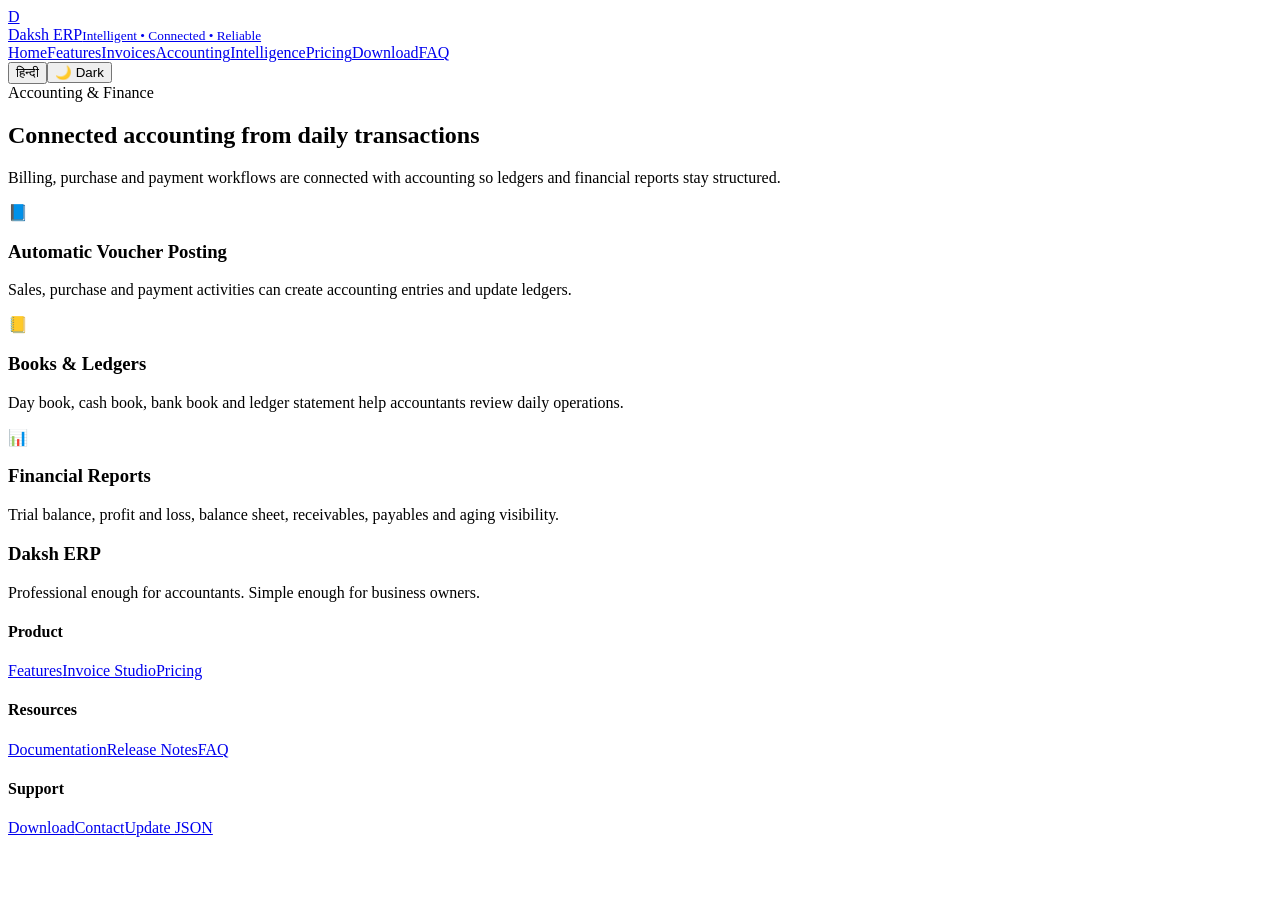
==== accounting.html @ 5fe89f7f "Add files via upload" ====
<!doctype html><html lang="en"><head>
<meta charset="utf-8"><meta name="viewport" content="width=device-width,initial-scale=1">
<title>Accounting | Daksh ERP</title>
<meta name="description" content="Daksh ERP official website. Offline-first Indian GST ERP for billing, inventory, accounting, GST and business intelligence.">
<link rel="stylesheet" href="assets/css/style.css">
</head><body>
<header class="nav"><div class="container nav-inner">
  <a class="brand" href="index.html"><div class="logo">D</div><div>Daksh ERP<small>Intelligent • Connected • Reliable</small></div></a>
  <nav class="menu">
    <a href="index.html" data-i18n="nav_home">Home</a><a href="features.html" data-i18n="nav_features">Features</a><a href="invoices.html" data-i18n="nav_invoices">Invoices</a><a href="accounting.html">Accounting</a><a href="intelligence.html">Intelligence</a><a href="pricing.html" data-i18n="nav_pricing">Pricing</a><a href="download.html" data-i18n="nav_download">Download</a><a href="faq.html" data-i18n="nav_faq">FAQ</a>
  </nav>
  <div class="controls"><button class="toggle" data-lang-toggle>हिन्दी</button><button class="toggle" data-theme-toggle>🌙 Dark</button></div>
</div></header>

<section class="section"><div class="container"><div class="section-head"><span class="badge">Accounting & Finance</span><h2>Connected accounting from daily transactions</h2><p>Billing, purchase and payment workflows are connected with accounting so ledgers and financial reports stay structured.</p></div>
<div class="cards"><article class="card"><div class="icon">📘</div><h3>Automatic Voucher Posting</h3><p>Sales, purchase and payment activities can create accounting entries and update ledgers.</p></article><article class="card"><div class="icon">📒</div><h3>Books & Ledgers</h3><p>Day book, cash book, bank book and ledger statement help accountants review daily operations.</p></article><article class="card"><div class="icon">📊</div><h3>Financial Reports</h3><p>Trial balance, profit and loss, balance sheet, receivables, payables and aging visibility.</p></article></div></div></section>

<footer class="footer"><div class="container footer-grid">
  <div><h3>Daksh ERP</h3><p>Professional enough for accountants. Simple enough for business owners.</p></div>
  <div><h4>Product</h4><a href="features.html">Features</a><a href="invoices.html">Invoice Studio</a><a href="pricing.html">Pricing</a></div>
  <div><h4>Resources</h4><a href="documentation.html">Documentation</a><a href="releases.html">Release Notes</a><a href="faq.html">FAQ</a></div>
  <div><h4>Support</h4><a href="download.html">Download</a><a href="contact.html">Contact</a><a href="updates/version.json">Update JSON</a></div>
</div></footer>
<script src="assets/js/app.js"></script>
</body></html>
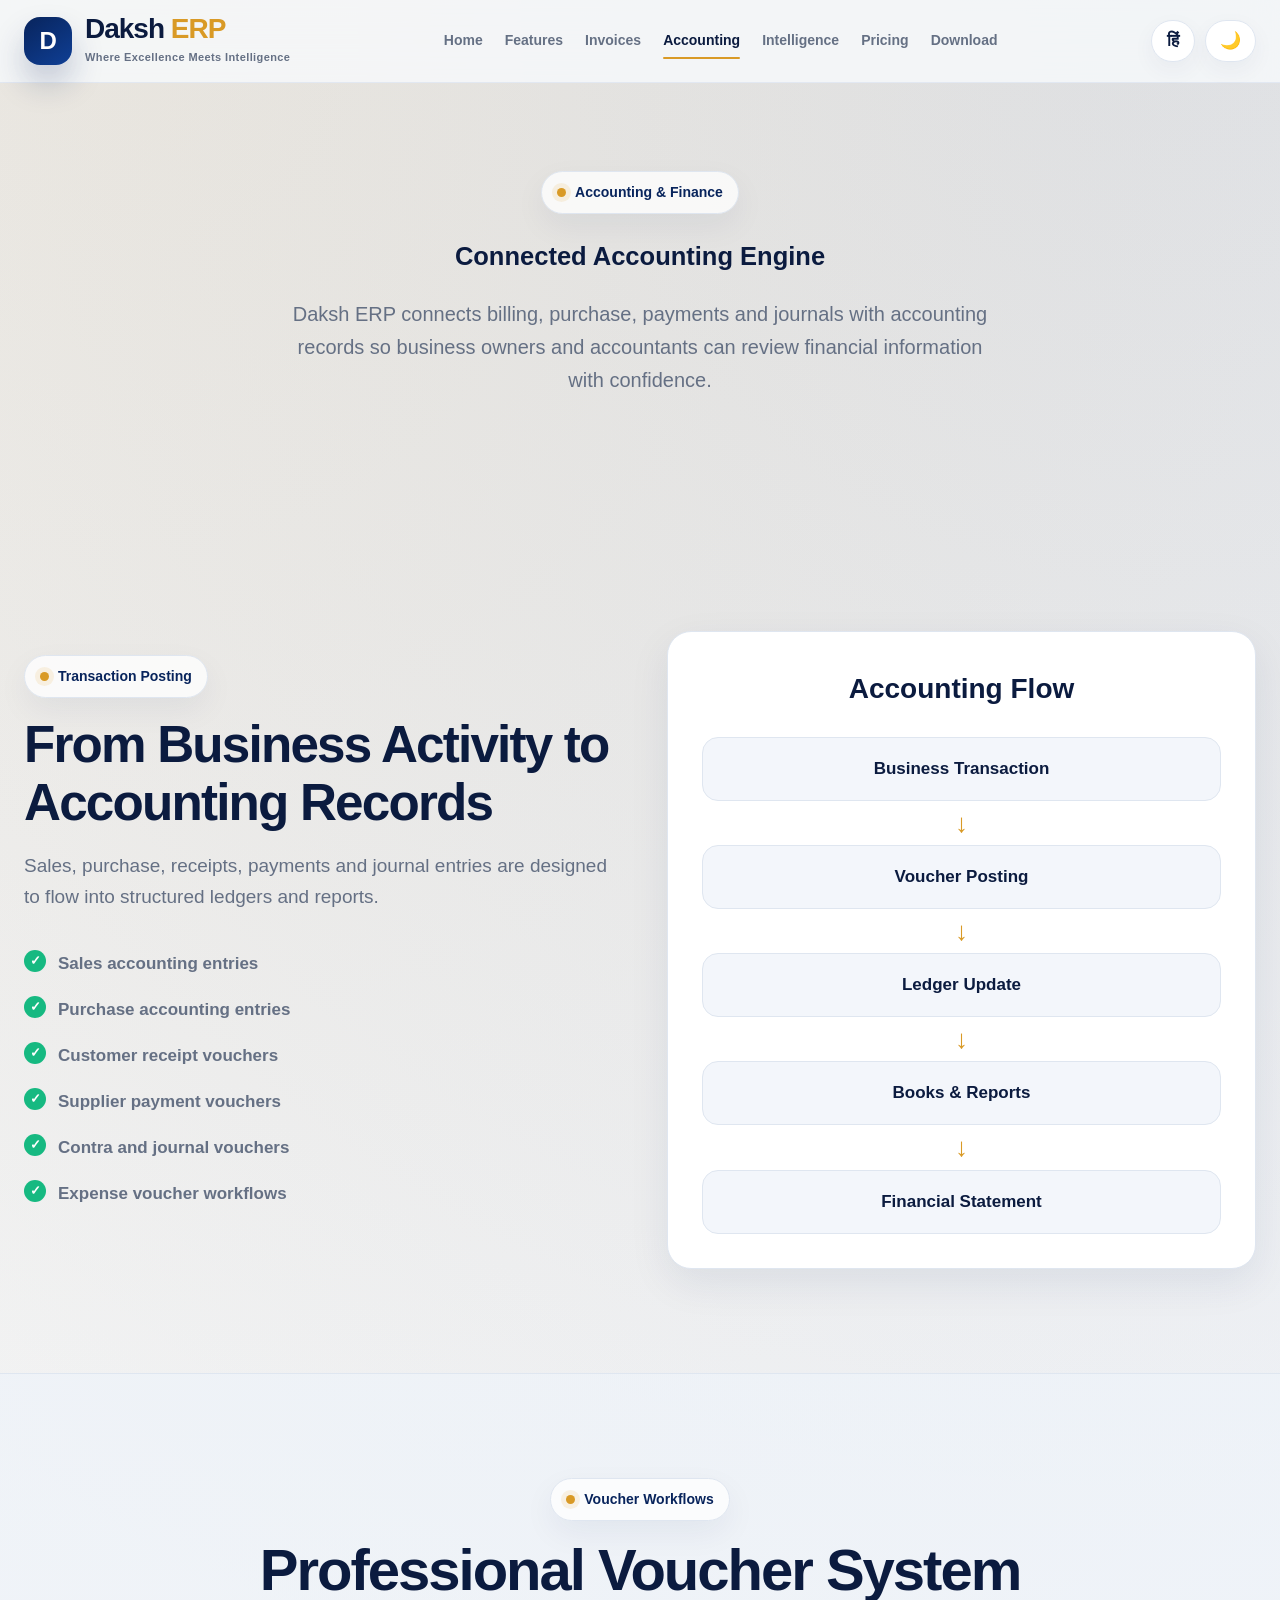
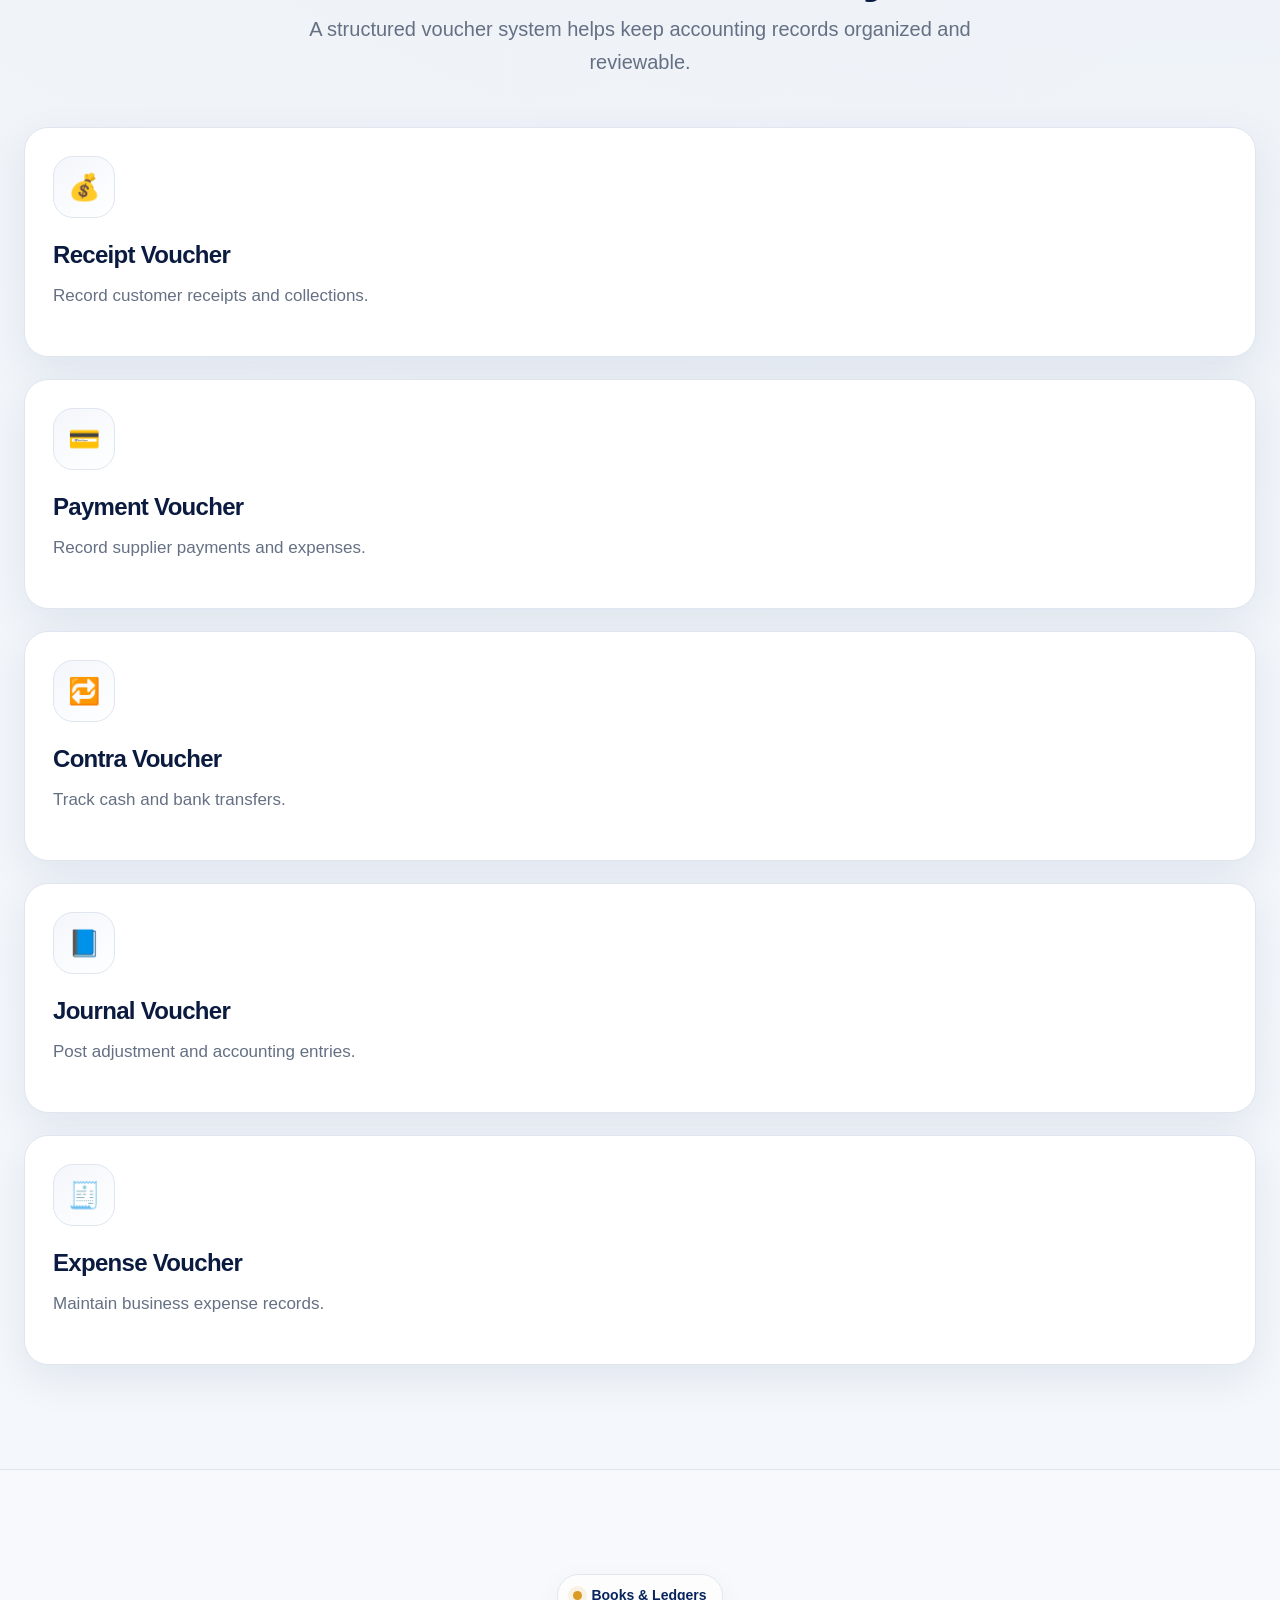
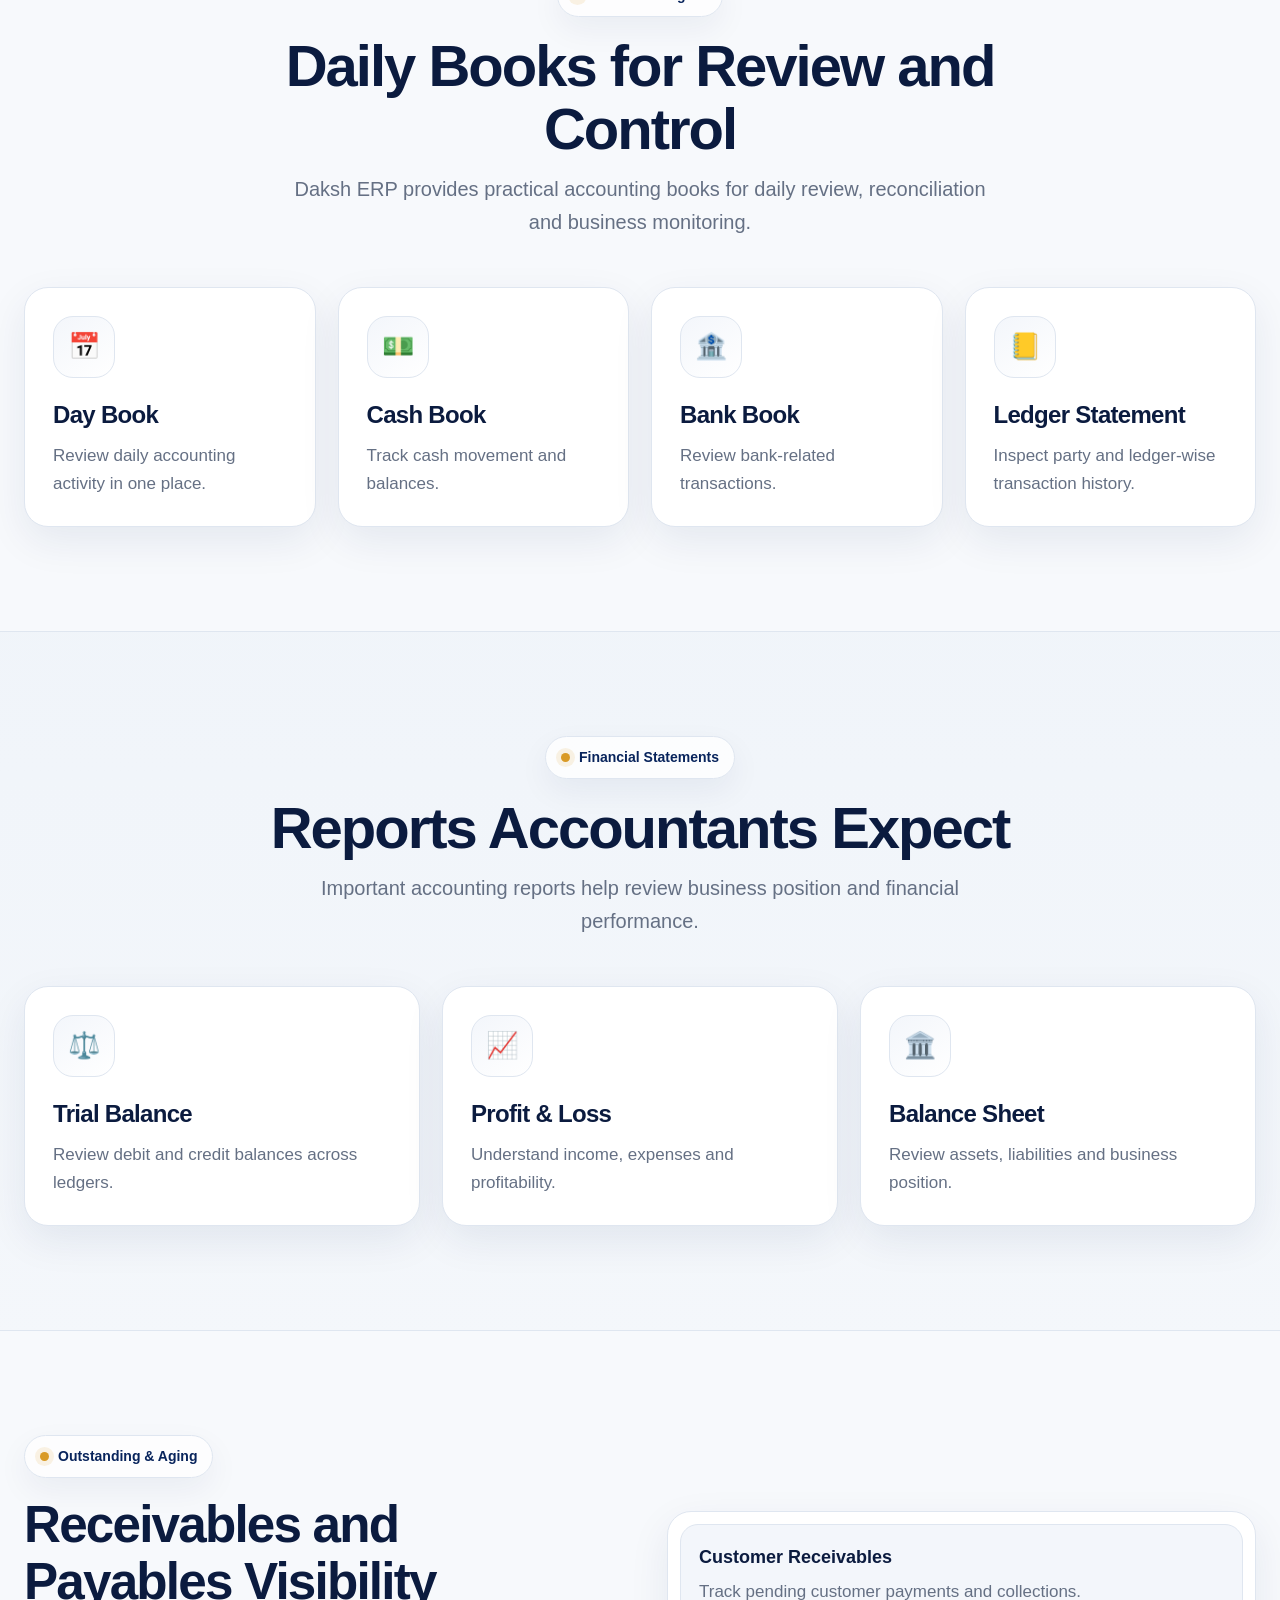
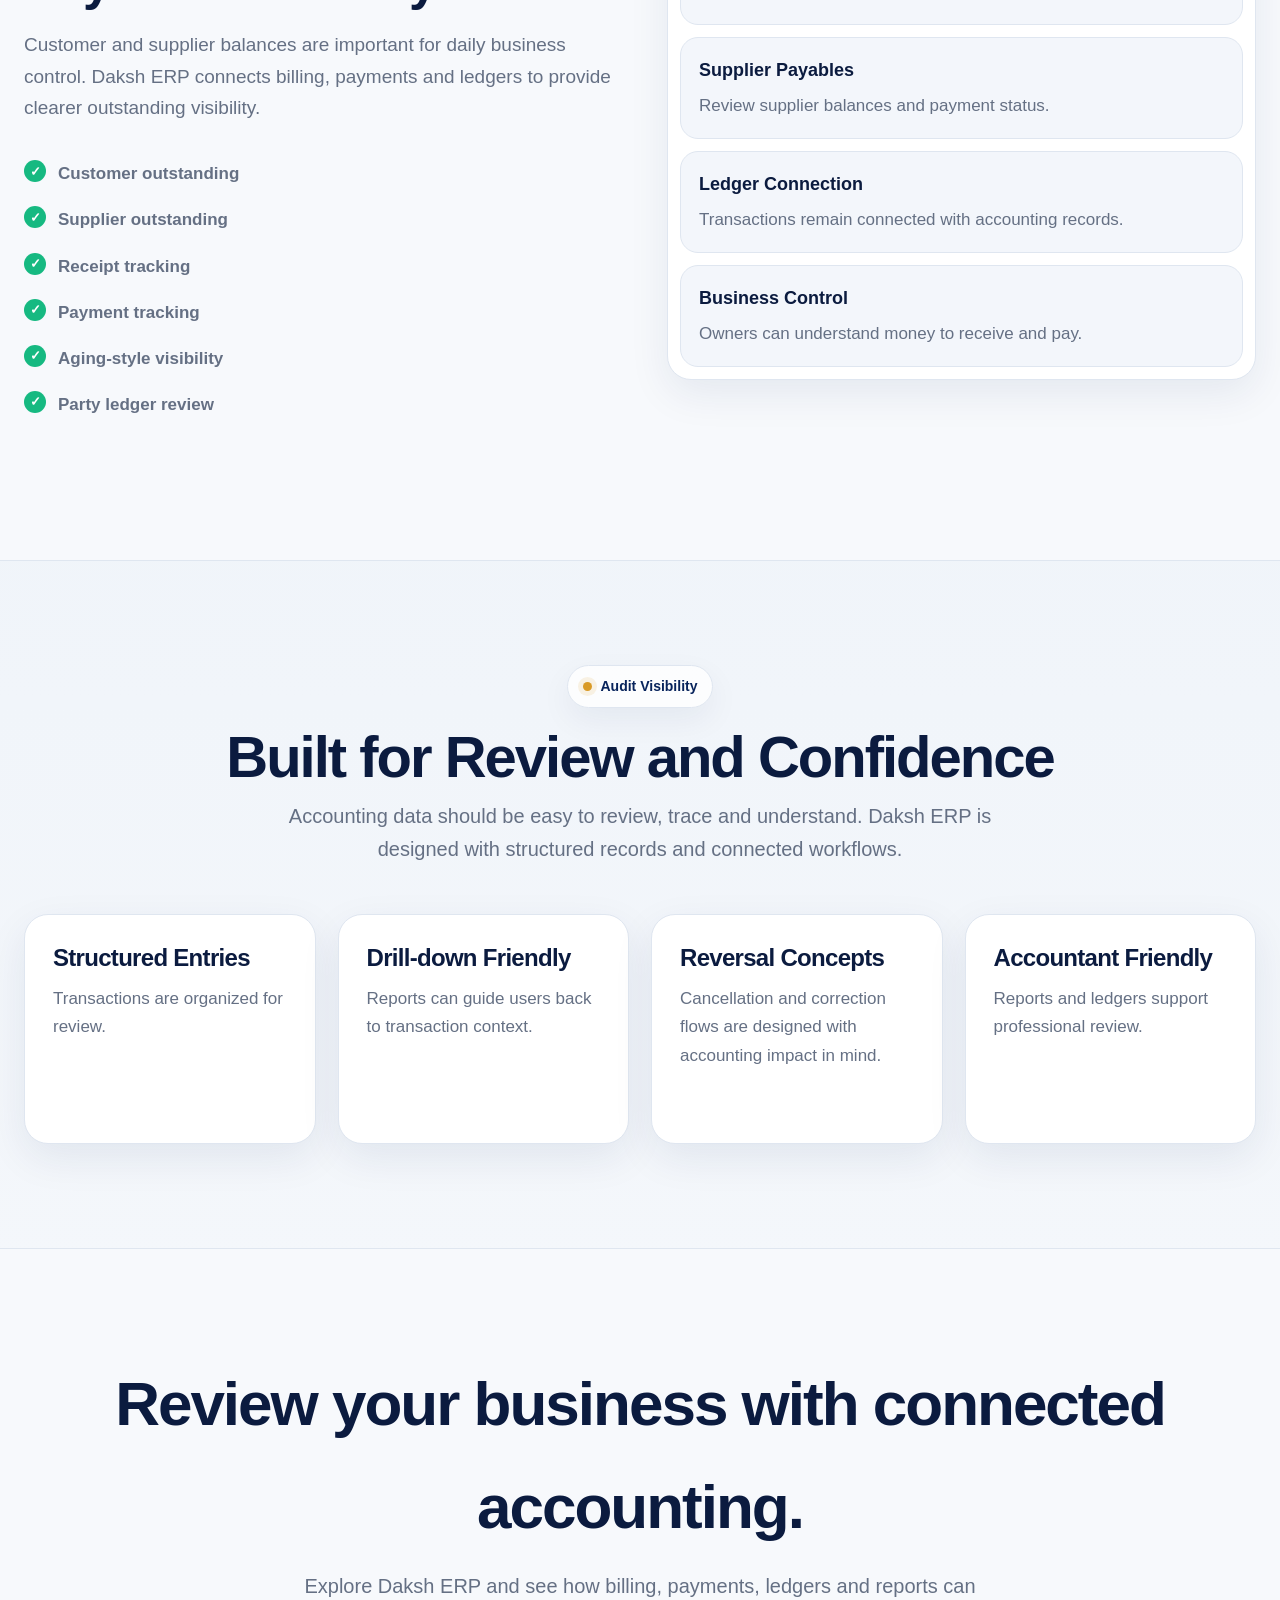
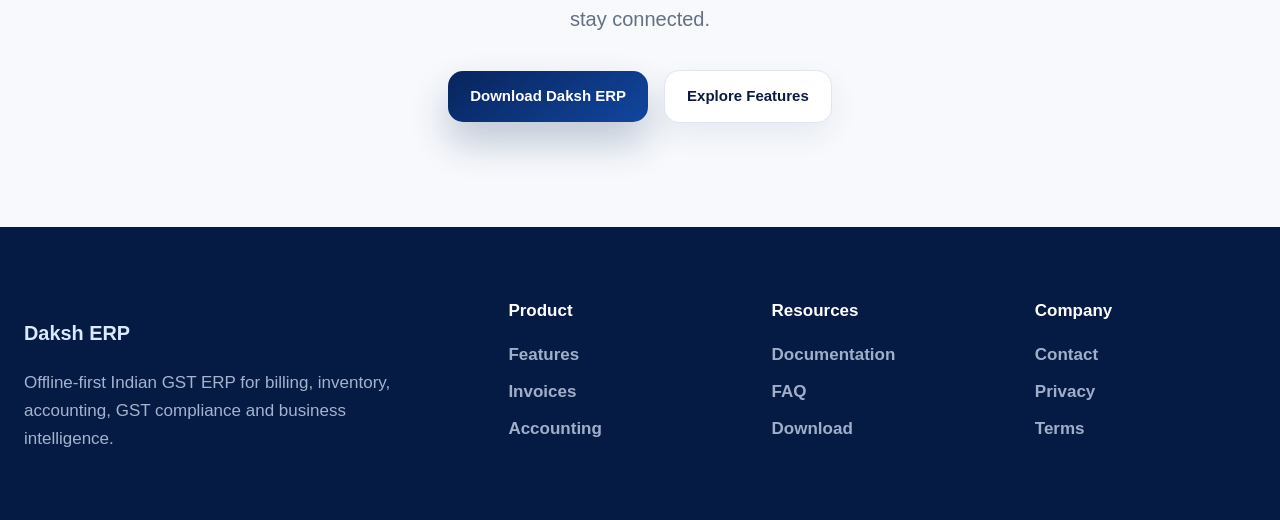
==== commit f319d2a0: "Update accounting.html" ====
--- a/accounting.html
+++ b/accounting.html
@@ -1,25 +1,331 @@
-<!doctype html><html lang="en"><head>
-<meta charset="utf-8"><meta name="viewport" content="width=device-width,initial-scale=1">
-<title>Accounting | Daksh ERP</title>
-<meta name="description" content="Daksh ERP official website. Offline-first Indian GST ERP for billing, inventory, accounting, GST and business intelligence.">
+<!doctype html>
+<html lang="en" data-theme="light">
+
+<head>
+<meta charset="utf-8">
+<meta name="viewport" content="width=device-width, initial-scale=1">
+
+<title>Accounting & Finance | Daksh ERP</title>
+
+<meta
+name="description"
+content="Daksh ERP connected accounting engine with vouchers, ledgers, day book, cash book, bank book, trial balance, profit and loss, balance sheet and outstanding reports.">
+
 <link rel="stylesheet" href="assets/css/style.css">
-</head><body>
-<header class="nav"><div class="container nav-inner">
-  <a class="brand" href="index.html"><div class="logo">D</div><div>Daksh ERP<small>Intelligent • Connected • Reliable</small></div></a>
-  <nav class="menu">
-    <a href="index.html" data-i18n="nav_home">Home</a><a href="features.html" data-i18n="nav_features">Features</a><a href="invoices.html" data-i18n="nav_invoices">Invoices</a><a href="accounting.html">Accounting</a><a href="intelligence.html">Intelligence</a><a href="pricing.html" data-i18n="nav_pricing">Pricing</a><a href="download.html" data-i18n="nav_download">Download</a><a href="faq.html" data-i18n="nav_faq">FAQ</a>
-  </nav>
-  <div class="controls"><button class="toggle" data-lang-toggle>हिन्दी</button><button class="toggle" data-theme-toggle>🌙 Dark</button></div>
-</div></header>
-
-<section class="section"><div class="container"><div class="section-head"><span class="badge">Accounting & Finance</span><h2>Connected accounting from daily transactions</h2><p>Billing, purchase and payment workflows are connected with accounting so ledgers and financial reports stay structured.</p></div>
-<div class="cards"><article class="card"><div class="icon">📘</div><h3>Automatic Voucher Posting</h3><p>Sales, purchase and payment activities can create accounting entries and update ledgers.</p></article><article class="card"><div class="icon">📒</div><h3>Books & Ledgers</h3><p>Day book, cash book, bank book and ledger statement help accountants review daily operations.</p></article><article class="card"><div class="icon">📊</div><h3>Financial Reports</h3><p>Trial balance, profit and loss, balance sheet, receivables, payables and aging visibility.</p></article></div></div></section>
-
-<footer class="footer"><div class="container footer-grid">
-  <div><h3>Daksh ERP</h3><p>Professional enough for accountants. Simple enough for business owners.</p></div>
-  <div><h4>Product</h4><a href="features.html">Features</a><a href="invoices.html">Invoice Studio</a><a href="pricing.html">Pricing</a></div>
-  <div><h4>Resources</h4><a href="documentation.html">Documentation</a><a href="releases.html">Release Notes</a><a href="faq.html">FAQ</a></div>
-  <div><h4>Support</h4><a href="download.html">Download</a><a href="contact.html">Contact</a><a href="updates/version.json">Update JSON</a></div>
-</div></footer>
+</head>
+
+<body>
+
+<header class="site-header">
+<div class="container nav-shell">
+
+<a class="brand" href="index.html">
+<span class="brand-mark">D</span>
+<span>
+<strong>Daksh <em>ERP</em></strong>
+<small>Where Excellence Meets Intelligence</small>
+</span>
+</a>
+
+<button class="mobile-menu-btn" id="mobileMenuButton">☰</button>
+
+<nav class="main-nav" id="mainNavigation">
+<a href="index.html">Home</a>
+<a href="features.html">Features</a>
+<a href="invoices.html">Invoices</a>
+<a href="accounting.html" class="active">Accounting</a>
+<a href="intelligence.html">Intelligence</a>
+<a href="pricing.html">Pricing</a>
+<a href="download.html">Download</a>
+</nav>
+
+<div class="nav-actions">
+<button id="languageToggle" class="chip-btn">हिन्दी</button>
+<button id="themeToggle" class="chip-btn">🌙</button>
+</div>
+
+</div>
+</header>
+
+<main>
+
+<section class="hero-section">
+<div class="container">
+<div class="section-heading">
+<span class="section-tag">Accounting & Finance</span>
+<h1>Connected Accounting Engine</h1>
+<p>
+Daksh ERP connects billing, purchase, payments and journals with accounting records so business owners and accountants can review financial information with confidence.
+</p>
+</div>
+</div>
+</section>
+
+<section class="section">
+<div class="container split-grid">
+
+<div>
+<span class="section-tag">Transaction Posting</span>
+<h2>From Business Activity to Accounting Records</h2>
+<p>
+Sales, purchase, receipts, payments and journal entries are designed to flow into structured ledgers and reports.
+</p>
+
+<ul class="tick-list">
+<li>Sales accounting entries</li>
+<li>Purchase accounting entries</li>
+<li>Customer receipt vouchers</li>
+<li>Supplier payment vouchers</li>
+<li>Contra and journal vouchers</li>
+<li>Expense voucher workflows</li>
+</ul>
+</div>
+
+<div class="workflow-card">
+<h3>Accounting Flow</h3>
+<div class="flow-step">Business Transaction</div>
+<b>↓</b>
+<div class="flow-step">Voucher Posting</div>
+<b>↓</b>
+<div class="flow-step">Ledger Update</div>
+<b>↓</b>
+<div class="flow-step">Books & Reports</div>
+<b>↓</b>
+<div class="flow-step">Financial Statement</div>
+</div>
+
+</div>
+</section>
+
+<section class="section soft">
+<div class="container">
+
+<div class="section-heading">
+<span class="section-tag">Voucher Workflows</span>
+<h2>Professional Voucher System</h2>
+<p>
+A structured voucher system helps keep accounting records organized and reviewable.
+</p>
+</div>
+
+<div class="card-grid five">
+<div class="feature-card"><div class="icon">💰</div><h3>Receipt Voucher</h3><p>Record customer receipts and collections.</p></div>
+<div class="feature-card"><div class="icon">💳</div><h3>Payment Voucher</h3><p>Record supplier payments and expenses.</p></div>
+<div class="feature-card"><div class="icon">🔁</div><h3>Contra Voucher</h3><p>Track cash and bank transfers.</p></div>
+<div class="feature-card"><div class="icon">📘</div><h3>Journal Voucher</h3><p>Post adjustment and accounting entries.</p></div>
+<div class="feature-card"><div class="icon">🧾</div><h3>Expense Voucher</h3><p>Maintain business expense records.</p></div>
+</div>
+
+</div>
+</section>
+
+<section class="section">
+<div class="container">
+
+<div class="section-heading">
+<span class="section-tag">Books & Ledgers</span>
+<h2>Daily Books for Review and Control</h2>
+<p>
+Daksh ERP provides practical accounting books for daily review, reconciliation and business monitoring.
+</p>
+</div>
+
+<div class="card-grid four">
+
+<div class="feature-card">
+<div class="icon">📅</div>
+<h3>Day Book</h3>
+<p>Review daily accounting activity in one place.</p>
+</div>
+
+<div class="feature-card">
+<div class="icon">💵</div>
+<h3>Cash Book</h3>
+<p>Track cash movement and balances.</p>
+</div>
+
+<div class="feature-card">
+<div class="icon">🏦</div>
+<h3>Bank Book</h3>
+<p>Review bank-related transactions.</p>
+</div>
+
+<div class="feature-card">
+<div class="icon">📒</div>
+<h3>Ledger Statement</h3>
+<p>Inspect party and ledger-wise transaction history.</p>
+</div>
+
+</div>
+
+</div>
+</section>
+
+<section class="section soft">
+<div class="container">
+
+<div class="section-heading">
+<span class="section-tag">Financial Statements</span>
+<h2>Reports Accountants Expect</h2>
+<p>
+Important accounting reports help review business position and financial performance.
+</p>
+</div>
+
+<div class="card-grid three">
+
+<div class="feature-card">
+<div class="icon">⚖️</div>
+<h3>Trial Balance</h3>
+<p>Review debit and credit balances across ledgers.</p>
+</div>
+
+<div class="feature-card">
+<div class="icon">📈</div>
+<h3>Profit & Loss</h3>
+<p>Understand income, expenses and profitability.</p>
+</div>
+
+<div class="feature-card">
+<div class="icon">🏛️</div>
+<h3>Balance Sheet</h3>
+<p>Review assets, liabilities and business position.</p>
+</div>
+
+</div>
+
+</div>
+</section>
+
+<section class="section">
+<div class="container split-grid">
+
+<div>
+<span class="section-tag">Outstanding & Aging</span>
+<h2>Receivables and Payables Visibility</h2>
+<p>
+Customer and supplier balances are important for daily business control. Daksh ERP connects billing, payments and ledgers to provide clearer outstanding visibility.
+</p>
+
+<ul class="tick-list">
+<li>Customer outstanding</li>
+<li>Supplier outstanding</li>
+<li>Receipt tracking</li>
+<li>Payment tracking</li>
+<li>Aging-style visibility</li>
+<li>Party ledger review</li>
+</ul>
+</div>
+
+<div class="trust-panel">
+<div>
+<strong>Customer Receivables</strong>
+<span>Track pending customer payments and collections.</span>
+</div>
+<div>
+<strong>Supplier Payables</strong>
+<span>Review supplier balances and payment status.</span>
+</div>
+<div>
+<strong>Ledger Connection</strong>
+<span>Transactions remain connected with accounting records.</span>
+</div>
+<div>
+<strong>Business Control</strong>
+<span>Owners can understand money to receive and pay.</span>
+</div>
+</div>
+
+</div>
+</section>
+
+<section class="section soft">
+<div class="container">
+
+<div class="section-heading">
+<span class="section-tag">Audit Visibility</span>
+<h2>Built for Review and Confidence</h2>
+<p>
+Accounting data should be easy to review, trace and understand. Daksh ERP is designed with structured records and connected workflows.
+</p>
+</div>
+
+<div class="card-grid four">
+
+<div class="feature-card">
+<h3>Structured Entries</h3>
+<p>Transactions are organized for review.</p>
+</div>
+
+<div class="feature-card">
+<h3>Drill-down Friendly</h3>
+<p>Reports can guide users back to transaction context.</p>
+</div>
+
+<div class="feature-card">
+<h3>Reversal Concepts</h3>
+<p>Cancellation and correction flows are designed with accounting impact in mind.</p>
+</div>
+
+<div class="feature-card">
+<h3>Accountant Friendly</h3>
+<p>Reports and ledgers support professional review.</p>
+</div>
+
+</div>
+
+</div>
+</section>
+
+<section class="section cta-section">
+<div class="container">
+<h2>Review your business with connected accounting.</h2>
+<p>
+Explore Daksh ERP and see how billing, payments, ledgers and reports can stay connected.
+</p>
+
+<div class="hero-actions center">
+<a class="btn btn-primary" href="download.html">Download Daksh ERP</a>
+<a class="btn btn-outline" href="features.html">Explore Features</a>
+</div>
+</div>
+</section>
+
+</main>
+
+<footer class="site-footer">
+<div class="container footer-grid">
+
+<div>
+<h3>Daksh ERP</h3>
+<p>Offline-first Indian GST ERP for billing, inventory, accounting, GST compliance and business intelligence.</p>
+</div>
+
+<div>
+<h4>Product</h4>
+<a href="features.html">Features</a>
+<a href="invoices.html">Invoices</a>
+<a href="accounting.html">Accounting</a>
+</div>
+
+<div>
+<h4>Resources</h4>
+<a href="documentation.html">Documentation</a>
+<a href="faq.html">FAQ</a>
+<a href="download.html">Download</a>
+</div>
+
+<div>
+<h4>Company</h4>
+<a href="contact.html">Contact</a>
+<a href="privacy.html">Privacy</a>
+<a href="terms.html">Terms</a>
+</div>
+
+</div>
+</footer>
+
 <script src="assets/js/app.js"></script>
-</body></html>+
+</body>
+</html>
--- a/assets/css/style.css
+++ b/assets/css/style.css
@@ -0,0 +1,1201 @@
+:root {
+  --bg: #f7f9fc;
+  --bg-soft: #eef3f9;
+  --surface: #ffffff;
+  --surface-2: #f3f6fb;
+  --text: #0b1b3f;
+  --muted: #657084;
+  --muted-2: #8a94a6;
+  --border: #dfe6f0;
+  --primary: #08245c;
+  --primary-2: #0f3f95;
+  --accent: #d99a26;
+  --accent-2: #f0b64d;
+  --green: #16b981;
+  --red: #e15b64;
+  --shadow: 0 24px 70px rgba(8, 36, 92, 0.12);
+  --shadow-soft: 0 14px 40px rgba(8, 36, 92, 0.08);
+  --radius-xl: 32px;
+  --radius-lg: 24px;
+  --radius-md: 18px;
+  --radius-sm: 12px;
+  --container: 1240px;
+  --header-height: 82px;
+  --transition: 220ms ease;
+}
+
+[data-theme="dark"] {
+  --bg: #07111f;
+  --bg-soft: #0b1728;
+  --surface: #0d1a2d;
+  --surface-2: #13233a;
+  --text: #f5f7fb;
+  --muted: #b4bfce;
+  --muted-2: #8794a8;
+  --border: #20314b;
+  --primary: #8cb6ff;
+  --primary-2: #a8c7ff;
+  --accent: #f2b84d;
+  --accent-2: #ffd16f;
+  --green: #56d99b;
+  --red: #ff7b86;
+  --shadow: 0 28px 80px rgba(0, 0, 0, 0.42);
+  --shadow-soft: 0 16px 45px rgba(0, 0, 0, 0.28);
+}
+
+* {
+  box-sizing: border-box;
+}
+
+html {
+  scroll-behavior: smooth;
+}
+
+body {
+  margin: 0;
+  background:
+    radial-gradient(circle at 10% 0%, rgba(217, 154, 38, 0.10), transparent 28%),
+    radial-gradient(circle at 90% 0%, rgba(8, 36, 92, 0.10), transparent 32%),
+    var(--bg);
+  color: var(--text);
+  font-family: Inter, "Segoe UI", Roboto, Arial, sans-serif;
+  font-size: 17px;
+  line-height: 1.65;
+  -webkit-font-smoothing: antialiased;
+  transition: background var(--transition), color var(--transition);
+}
+
+body.no-scroll {
+  overflow: hidden;
+}
+
+a {
+  color: inherit;
+  text-decoration: none;
+}
+
+button,
+input,
+textarea,
+select {
+  font: inherit;
+}
+
+img {
+  max-width: 100%;
+  display: block;
+}
+
+.container {
+  width: min(var(--container), calc(100% - 48px));
+  margin-inline: auto;
+}
+
+.site-header {
+  position: sticky;
+  top: 0;
+  z-index: 100;
+  min-height: var(--header-height);
+  background: rgba(247, 249, 252, 0.82);
+  border-bottom: 1px solid rgba(223, 230, 240, 0.85);
+  backdrop-filter: blur(18px);
+  -webkit-backdrop-filter: blur(18px);
+}
+
+[data-theme="dark"] .site-header {
+  background: rgba(7, 17, 31, 0.84);
+  border-bottom-color: rgba(32, 49, 75, 0.9);
+}
+
+.nav-shell {
+  min-height: var(--header-height);
+  display: flex;
+  align-items: center;
+  justify-content: space-between;
+  gap: 22px;
+}
+
+.brand {
+  display: inline-flex;
+  align-items: center;
+  gap: 13px;
+  flex-shrink: 0;
+}
+
+.brand-mark {
+  width: 48px;
+  height: 48px;
+  border-radius: 16px;
+  display: grid;
+  place-items: center;
+  color: #ffffff;
+  background: linear-gradient(145deg, #08245c, #0f3f95);
+  box-shadow: 0 18px 32px rgba(8, 36, 92, 0.22);
+  font-size: 24px;
+  font-weight: 900;
+  letter-spacing: -0.5px;
+}
+
+.brand strong {
+  display: block;
+  font-size: 28px;
+  line-height: 1;
+  letter-spacing: -1px;
+}
+
+.brand em {
+  font-style: normal;
+  color: var(--accent);
+}
+
+.brand small {
+  display: block;
+  margin-top: 5px;
+  font-size: 11px;
+  color: var(--muted);
+  font-weight: 700;
+  letter-spacing: 0.4px;
+}
+
+.main-nav {
+  display: flex;
+  align-items: center;
+  justify-content: center;
+  gap: 22px;
+  font-size: 14px;
+  color: var(--muted);
+  font-weight: 800;
+}
+
+.main-nav a {
+  position: relative;
+  padding: 10px 0;
+}
+
+.main-nav a::after {
+  content: "";
+  position: absolute;
+  left: 0;
+  right: 100%;
+  bottom: 4px;
+  height: 2px;
+  border-radius: 99px;
+  background: var(--accent);
+  transition: right var(--transition);
+}
+
+.main-nav a:hover,
+.main-nav a.active {
+  color: var(--text);
+}
+
+.main-nav a:hover::after,
+.main-nav a.active::after {
+  right: 0;
+}
+
+.nav-actions {
+  display: flex;
+  align-items: center;
+  gap: 10px;
+}
+
+.mobile-menu-btn,
+.chip-btn,
+.btn {
+  border: 0;
+  cursor: pointer;
+}
+
+.mobile-menu-btn {
+  display: none;
+  width: 44px;
+  height: 44px;
+  border-radius: 14px;
+  background: var(--surface);
+  color: var(--text);
+  border: 1px solid var(--border);
+  font-size: 22px;
+}
+
+.chip-btn {
+  min-width: 44px;
+  height: 42px;
+  padding: 0 14px;
+  border-radius: 999px;
+  background: var(--surface);
+  color: var(--text);
+  border: 1px solid var(--border);
+  box-shadow: 0 8px 22px rgba(8, 36, 92, 0.05);
+  font-weight: 900;
+  transition: transform var(--transition), border-color var(--transition), background var(--transition);
+}
+
+.chip-btn:hover {
+  transform: translateY(-2px);
+  border-color: rgba(217, 154, 38, 0.65);
+}
+
+.btn {
+  display: inline-flex;
+  align-items: center;
+  justify-content: center;
+  gap: 10px;
+  min-height: 48px;
+  padding: 13px 22px;
+  border-radius: 15px;
+  font-size: 15px;
+  font-weight: 900;
+  transition: transform var(--transition), box-shadow var(--transition), background var(--transition), border-color var(--transition);
+  white-space: nowrap;
+}
+
+.btn:hover {
+  transform: translateY(-2px);
+}
+
+.btn-large {
+  min-height: 58px;
+  padding: 16px 28px;
+  border-radius: 18px;
+  font-size: 17px;
+}
+
+.btn-primary {
+  color: #ffffff;
+  background: linear-gradient(145deg, #08245c, #11469e);
+  box-shadow: 0 20px 38px rgba(8, 36, 92, 0.24);
+}
+
+.btn-primary:hover {
+  box-shadow: 0 24px 48px rgba(8, 36, 92, 0.32);
+}
+
+.btn-outline {
+  color: var(--text);
+  background: var(--surface);
+  border: 1px solid var(--border);
+  box-shadow: 0 12px 30px rgba(8, 36, 92, 0.07);
+}
+
+.btn-outline:hover {
+  border-color: rgba(217, 154, 38, 0.7);
+}
+
+.hero-section {
+  padding: 88px 0 82px;
+}
+
+.hero-grid {
+  display: grid;
+  grid-template-columns: 1.02fr 0.98fr;
+  align-items: center;
+  gap: 58px;
+}
+
+.eyebrow,
+.section-tag {
+  display: inline-flex;
+  align-items: center;
+  gap: 9px;
+  padding: 9px 15px;
+  border-radius: 999px;
+  color: var(--primary);
+  background: rgba(255, 255, 255, 0.78);
+  border: 1px solid var(--border);
+  box-shadow: 0 12px 32px rgba(8, 36, 92, 0.06);
+  font-size: 14px;
+  font-weight: 900;
+}
+
+[data-theme="dark"] .eyebrow,
+[data-theme="dark"] .section-tag {
+  background: rgba(13, 26, 45, 0.86);
+}
+
+.section-tag::before {
+  content: "";
+  width: 9px;
+  height: 9px;
+  border-radius: 999px;
+  background: var(--accent);
+  box-shadow: 0 0 0 5px rgba(217, 154, 38, 0.12);
+}
+
+.hero-copy h1 {
+  margin: 24px 0 8px;
+  font-size: clamp(58px, 7.2vw, 98px);
+  line-height: 0.95;
+  letter-spacing: -4px;
+}
+
+.hero-copy h1 span {
+  color: var(--accent);
+}
+
+.hero-copy h2 {
+  margin: 0 0 22px;
+  font-size: clamp(30px, 3.2vw, 46px);
+  line-height: 1.18;
+  letter-spacing: -1.4px;
+  color: var(--accent);
+}
+
+.hero-copy p {
+  max-width: 680px;
+  color: var(--muted);
+  font-size: 20px;
+  line-height: 1.8;
+  margin: 0;
+}
+
+.hero-actions {
+  display: flex;
+  align-items: center;
+  gap: 16px;
+  flex-wrap: wrap;
+  margin-top: 34px;
+}
+
+.hero-actions.center {
+  justify-content: center;
+}
+
+.trust-badges {
+  display: flex;
+  gap: 10px;
+  flex-wrap: wrap;
+  margin-top: 28px;
+}
+
+.trust-badges span {
+  display: inline-flex;
+  align-items: center;
+  min-height: 38px;
+  padding: 8px 13px;
+  border-radius: 999px;
+  background: var(--surface);
+  border: 1px solid var(--border);
+  color: var(--muted);
+  font-size: 13px;
+  font-weight: 900;
+}
+
+.hero-visual {
+  position: relative;
+}
+
+.hero-visual::before {
+  content: "";
+  position: absolute;
+  inset: -34px;
+  border-radius: 44px;
+  background:
+    radial-gradient(circle at 20% 20%, rgba(217, 154, 38, 0.22), transparent 34%),
+    radial-gradient(circle at 85% 75%, rgba(8, 36, 92, 0.20), transparent 35%);
+  filter: blur(8px);
+  z-index: -1;
+}
+
+.dashboard-mockup {
+  background: rgba(255, 255, 255, 0.88);
+  border: 1px solid var(--border);
+  border-radius: 34px;
+  padding: 24px;
+  box-shadow: var(--shadow);
+  backdrop-filter: blur(20px);
+}
+
+[data-theme="dark"] .dashboard-mockup {
+  background: rgba(13, 26, 45, 0.92);
+}
+
+.mockup-top {
+  display: flex;
+  justify-content: space-between;
+  align-items: center;
+  padding-bottom: 18px;
+  border-bottom: 1px solid var(--border);
+  margin-bottom: 18px;
+}
+
+.mockup-top strong {
+  font-size: 20px;
+}
+
+.mockup-top span {
+  color: var(--muted-2);
+}
+
+.kpi-grid {
+  display: grid;
+  grid-template-columns: repeat(2, 1fr);
+  gap: 14px;
+}
+
+.kpi-card,
+.chart-card,
+.health-card,
+.feature-card,
+.workflow-card,
+.trust-panel,
+.invoice-preview,
+.price-card,
+.faq-item,
+.info-card {
+  background: var(--surface);
+  border: 1px solid var(--border);
+  border-radius: var(--radius-lg);
+  box-shadow: var(--shadow-soft);
+}
+
+.kpi-card {
+  padding: 18px;
+  min-height: 140px;
+}
+
+.kpi-card small,
+.chart-card small,
+.health-card small {
+  display: block;
+  color: var(--muted-2);
+  font-size: 13px;
+  font-weight: 900;
+  text-transform: uppercase;
+  letter-spacing: 0.08em;
+}
+
+.kpi-card strong {
+  display: block;
+  margin: 10px 0 4px;
+  color: var(--text);
+  font-size: 34px;
+  letter-spacing: -1.4px;
+}
+
+.kpi-card span {
+  color: var(--muted);
+  font-size: 14px;
+  font-weight: 800;
+}
+
+.positive {
+  color: var(--green) !important;
+}
+
+.negative {
+  color: var(--red) !important;
+}
+
+.chart-card,
+.health-card {
+  margin-top: 14px;
+  padding: 18px;
+}
+
+.bars {
+  height: 105px;
+  display: flex;
+  align-items: end;
+  gap: 12px;
+  padding-top: 22px;
+}
+
+.bars i {
+  flex: 1;
+  min-width: 18px;
+  border-radius: 10px 10px 4px 4px;
+  background: linear-gradient(180deg, #11469e, #08245c);
+}
+
+.health-bar {
+  height: 14px;
+  margin: 20px 0 10px;
+  border-radius: 999px;
+  background: var(--surface-2);
+  overflow: hidden;
+}
+
+.health-bar span {
+  display: block;
+  width: 78%;
+  height: 100%;
+  border-radius: inherit;
+  background: linear-gradient(90deg, var(--green), var(--accent));
+}
+
+.health-card p {
+  margin: 0;
+  color: var(--muted);
+  display: flex;
+  justify-content: space-between;
+}
+
+.section {
+  padding: 104px 0;
+}
+
+.section.soft {
+  background: linear-gradient(180deg, rgba(238, 243, 249, 0.75), rgba(238, 243, 249, 0.35));
+  border-top: 1px solid var(--border);
+  border-bottom: 1px solid var(--border);
+}
+
+[data-theme="dark"] .section.soft {
+  background: linear-gradient(180deg, rgba(11, 23, 40, 0.8), rgba(11, 23, 40, 0.45));
+}
+
+.quote-section {
+  padding: 88px 0;
+  text-align: center;
+  color: #ffffff;
+  background:
+    linear-gradient(135deg, rgba(8, 36, 92, 0.94), rgba(7, 21, 49, 0.98)),
+    radial-gradient(circle at 20% 20%, rgba(217, 154, 38, 0.3), transparent 36%);
+}
+
+.quote-section h2 {
+  max-width: 920px;
+  margin: 0 auto 18px;
+  font-size: clamp(34px, 4.8vw, 58px);
+  line-height: 1.18;
+  letter-spacing: -1.8px;
+}
+
+.quote-section p {
+  max-width: 780px;
+  margin: 0 auto;
+  color: rgba(255, 255, 255, 0.76);
+  font-size: 20px;
+}
+
+.section-heading {
+  max-width: 850px;
+  margin: 0 auto 48px;
+  text-align: center;
+}
+
+.section-heading h2 {
+  margin: 18px 0 12px;
+  font-size: clamp(34px, 4.8vw, 58px);
+  line-height: 1.08;
+  letter-spacing: -2px;
+}
+
+.section-heading p {
+  max-width: 720px;
+  margin: 0 auto;
+  color: var(--muted);
+  font-size: 20px;
+}
+
+.card-grid {
+  display: grid;
+  gap: 22px;
+}
+
+.card-grid.three {
+  grid-template-columns: repeat(3, 1fr);
+}
+
+.card-grid.four {
+  grid-template-columns: repeat(4, 1fr);
+}
+
+.feature-card {
+  padding: 28px;
+  min-height: 230px;
+  transition: transform var(--transition), box-shadow var(--transition), border-color var(--transition);
+}
+
+.feature-card:hover {
+  transform: translateY(-6px);
+  box-shadow: var(--shadow);
+  border-color: rgba(217, 154, 38, 0.55);
+}
+
+.icon {
+  width: 62px;
+  height: 62px;
+  border-radius: 20px;
+  display: grid;
+  place-items: center;
+  background: linear-gradient(145deg, var(--surface-2), var(--surface));
+  border: 1px solid var(--border);
+  font-size: 26px;
+  margin-bottom: 22px;
+}
+
+.feature-card h3 {
+  margin: 0 0 12px;
+  font-size: 24px;
+  line-height: 1.25;
+  letter-spacing: -0.7px;
+}
+
+.feature-card p {
+  margin: 0;
+  color: var(--muted);
+}
+
+.split-grid {
+  display: grid;
+  grid-template-columns: 1fr 1fr;
+  gap: 54px;
+  align-items: center;
+}
+
+.split-grid h2 {
+  margin: 18px 0 18px;
+  font-size: clamp(34px, 4vw, 54px);
+  line-height: 1.12;
+  letter-spacing: -1.8px;
+}
+
+.split-grid p {
+  color: var(--muted);
+  font-size: 19px;
+}
+
+.tick-list {
+  list-style: none;
+  margin: 28px 0;
+  padding: 0;
+}
+
+.tick-list li {
+  position: relative;
+  padding: 9px 0 9px 34px;
+  color: var(--muted);
+  font-weight: 750;
+}
+
+.tick-list li::before {
+  content: "✓";
+  position: absolute;
+  left: 0;
+  top: 9px;
+  width: 22px;
+  height: 22px;
+  display: grid;
+  place-items: center;
+  border-radius: 999px;
+  color: #ffffff;
+  background: var(--green);
+  font-size: 13px;
+  font-weight: 900;
+}
+
+.invoice-preview-stack {
+  position: relative;
+  min-height: 520px;
+}
+
+.invoice-preview {
+  position: absolute;
+  width: 72%;
+  min-height: 270px;
+  padding: 28px;
+  background: var(--surface);
+  transition: transform var(--transition);
+}
+
+.invoice-preview:hover {
+  transform: translateY(-6px) rotate(0deg) !important;
+}
+
+.invoice-preview span {
+  display: inline-flex;
+  padding: 7px 12px;
+  border-radius: 999px;
+  background: var(--surface-2);
+  color: var(--muted);
+  font-size: 13px;
+  font-weight: 900;
+}
+
+.invoice-preview h4 {
+  margin: 30px 0 10px;
+  font-size: 30px;
+  color: var(--primary);
+  letter-spacing: -1px;
+}
+
+.invoice-preview p {
+  font-size: 16px;
+}
+
+.invoice-preview.a4 {
+  left: 0;
+  top: 0;
+  transform: rotate(-4deg);
+}
+
+.invoice-preview.premium {
+  right: 0;
+  top: 110px;
+  transform: rotate(4deg);
+  border-color: rgba(217, 154, 38, 0.65);
+}
+
+.invoice-preview.thermal {
+  left: 16%;
+  bottom: 0;
+  width: 54%;
+  min-height: 230px;
+  transform: rotate(-1deg);
+}
+
+.workflow-grid {
+  display: grid;
+  grid-template-columns: repeat(2, 1fr);
+  gap: 26px;
+}
+
+.workflow-card {
+  padding: 34px;
+  text-align: center;
+}
+
+.workflow-card h3 {
+  margin: 0 0 24px;
+  font-size: 28px;
+}
+
+.workflow-card b {
+  display: block;
+  color: var(--accent);
+  font-size: 26px;
+  line-height: 1.7;
+}
+
+.flow-step {
+  padding: 17px 22px;
+  border-radius: 16px;
+  background: var(--surface-2);
+  border: 1px solid var(--border);
+  color: var(--text);
+  font-weight: 900;
+}
+
+.trust-section {
+  background:
+    radial-gradient(circle at 10% 10%, rgba(217, 154, 38, 0.16), transparent 32%),
+    linear-gradient(135deg, rgba(8, 36, 92, 0.06), rgba(217, 154, 38, 0.06));
+}
+
+.trust-panel {
+  padding: 12px;
+  display: grid;
+  gap: 12px;
+}
+
+.trust-panel div {
+  padding: 18px;
+  border-radius: 18px;
+  background: var(--surface-2);
+  border: 1px solid var(--border);
+}
+
+.trust-panel strong {
+  display: block;
+  margin-bottom: 6px;
+  font-size: 18px;
+}
+
+.trust-panel span {
+  display: block;
+  color: var(--muted);
+}
+
+.cta-section {
+  text-align: center;
+}
+
+.cta-section h2 {
+  margin: 0 0 12px;
+  font-size: clamp(36px, 5vw, 62px);
+  letter-spacing: -2px;
+}
+
+.cta-section p {
+  margin: 0 auto;
+  max-width: 680px;
+  color: var(--muted);
+  font-size: 20px;
+}
+
+.site-footer {
+  padding: 70px 0 50px;
+  background: #061b43;
+  color: #dce8ff;
+}
+
+.footer-grid {
+  display: grid;
+  grid-template-columns: 2fr 1fr 1fr 1fr;
+  gap: 42px;
+}
+
+.footer-brand {
+  margin-bottom: 20px;
+}
+
+.site-footer p {
+  max-width: 380px;
+  color: rgba(220, 232, 255, 0.74);
+}
+
+.site-footer h4 {
+  margin: 0 0 16px;
+  color: #ffffff;
+}
+
+.site-footer a:not(.brand) {
+  display: block;
+  margin: 9px 0;
+  color: rgba(220, 232, 255, 0.72);
+  font-weight: 700;
+}
+
+.site-footer a:hover {
+  color: var(--accent-2);
+}
+
+.price-grid {
+  display: grid;
+  grid-template-columns: repeat(3, 1fr);
+  gap: 22px;
+}
+
+.price-card {
+  padding: 30px;
+  position: relative;
+}
+
+.price-card.highlight {
+  border: 2px solid var(--accent);
+  transform: translateY(-8px);
+}
+
+.price-card h3 {
+  margin: 18px 0 6px;
+  font-size: 30px;
+}
+
+.price-card .price {
+  font-size: 40px;
+  font-weight: 950;
+  color: var(--primary);
+  letter-spacing: -1.5px;
+}
+
+.faq-list {
+  max-width: 920px;
+  margin: 0 auto;
+}
+
+.faq-item {
+  margin-bottom: 14px;
+  overflow: hidden;
+}
+
+.faq-question {
+  padding: 20px 24px;
+  display: flex;
+  justify-content: space-between;
+  gap: 18px;
+  cursor: pointer;
+  font-weight: 900;
+}
+
+.faq-answer {
+  display: none;
+  padding: 0 24px 22px;
+  color: var(--muted);
+}
+
+.faq-item.open .faq-answer {
+  display: block;
+}
+
+.table-wrap {
+  overflow-x: auto;
+  border-radius: var(--radius-lg);
+  border: 1px solid var(--border);
+  background: var(--surface);
+}
+
+table {
+  width: 100%;
+  border-collapse: collapse;
+}
+
+th,
+td {
+  padding: 16px 18px;
+  text-align: left;
+  border-bottom: 1px solid var(--border);
+}
+
+th {
+  background: var(--surface-2);
+  color: var(--text);
+  font-weight: 900;
+}
+
+td {
+  color: var(--muted);
+}
+
+.notice-box {
+  padding: 22px;
+  border-radius: var(--radius-lg);
+  background: linear-gradient(135deg, rgba(217, 154, 38, 0.12), rgba(8, 36, 92, 0.08));
+  border: 1px solid var(--border);
+}
+
+@media (max-width: 1120px) {
+  .nav-download {
+    display: none;
+  }
+
+  .main-nav {
+    gap: 14px;
+  }
+
+  .card-grid.four {
+    grid-template-columns: repeat(2, 1fr);
+  }
+
+  .hero-grid,
+  .split-grid {
+    grid-template-columns: 1fr;
+  }
+
+  .hero-copy {
+    text-align: center;
+  }
+
+  .hero-copy p,
+  .hero-actions,
+  .trust-badges {
+    justify-content: center;
+    margin-inline: auto;
+  }
+
+  .invoice-preview-stack {
+    min-height: 480px;
+  }
+}
+
+@media (max-width: 860px) {
+  :root {
+    --header-height: 72px;
+  }
+
+  body {
+    font-size: 16px;
+  }
+
+  .container {
+    width: min(100% - 28px, var(--container));
+  }
+
+  .mobile-menu-btn {
+    display: grid;
+    place-items: center;
+  }
+
+  .main-nav {
+    position: fixed;
+    left: 14px;
+    right: 14px;
+    top: calc(var(--header-height) + 10px);
+    display: none;
+    flex-direction: column;
+    align-items: stretch;
+    padding: 18px;
+    border-radius: 22px;
+    background: var(--surface);
+    border: 1px solid var(--border);
+    box-shadow: var(--shadow);
+  }
+
+  .main-nav.open {
+    display: flex;
+  }
+
+  .main-nav a {
+    padding: 12px 14px;
+    border-radius: 14px;
+  }
+
+  .main-nav a:hover,
+  .main-nav a.active {
+    background: var(--surface-2);
+  }
+
+  .main-nav a::after {
+    display: none;
+  }
+
+  .brand-mark {
+    width: 44px;
+    height: 44px;
+  }
+
+  .brand strong {
+    font-size: 24px;
+  }
+
+  .brand small {
+    display: none;
+  }
+
+  .nav-actions {
+    gap: 7px;
+  }
+
+  .chip-btn {
+    height: 40px;
+    padding: 0 11px;
+  }
+
+  .hero-section {
+    padding: 54px 0 62px;
+  }
+
+  .hero-copy h1 {
+    font-size: clamp(48px, 15vw, 72px);
+    letter-spacing: -2px;
+  }
+
+  .hero-copy h2 {
+    font-size: clamp(27px, 8vw, 40px);
+  }
+
+  .hero-copy p {
+    font-size: 18px;
+  }
+
+  .btn-large,
+  .hero-actions .btn {
+    width: 100%;
+  }
+
+  .dashboard-mockup {
+    padding: 18px;
+    border-radius: 26px;
+  }
+
+  .kpi-grid,
+  .workflow-grid,
+  .price-grid,
+  .card-grid.three,
+  .card-grid.four,
+  .footer-grid {
+    grid-template-columns: 1fr;
+  }
+
+  .section {
+    padding: 72px 0;
+  }
+
+  .quote-section {
+    padding: 72px 0;
+  }
+
+  .quote-section h2,
+  .section-heading h2,
+  .split-grid h2,
+  .cta-section h2 {
+    letter-spacing: -1px;
+  }
+
+  .section-heading {
+    margin-bottom: 34px;
+  }
+
+  .section-heading p,
+  .quote-section p,
+  .cta-section p {
+    font-size: 18px;
+  }
+
+  .feature-card {
+    min-height: auto;
+  }
+
+  .invoice-preview-stack {
+    min-height: auto;
+    display: grid;
+    gap: 18px;
+  }
+
+  .invoice-preview {
+    position: static;
+    width: 100% !important;
+    min-height: 220px;
+    transform: none !important;
+  }
+
+  .footer-grid {
+    gap: 24px;
+  }
+}
+
+@media (max-width: 520px) {
+  .brand strong {
+    font-size: 21px;
+  }
+
+  .brand-mark {
+    width: 40px;
+    height: 40px;
+    border-radius: 13px;
+    font-size: 21px;
+  }
+
+  .chip-btn {
+    min-width: 38px;
+    font-size: 13px;
+  }
+
+  .nav-shell {
+    gap: 10px;
+  }
+
+  .hero-copy h1 {
+    font-size: 52px;
+  }
+
+  .hero-copy h2 {
+    font-size: 30px;
+  }
+
+  .kpi-card strong {
+    font-size: 30px;
+  }
+
+  .kpi-card {
+    min-height: 118px;
+  }
+
+  .mockup-top {
+    align-items: flex-start;
+    gap: 8px;
+    flex-direction: column;
+  }
+
+  .section-tag,
+  .eyebrow {
+    font-size: 13px;
+  }
+
+  .feature-card,
+  .workflow-card,
+  .price-card {
+    padding: 24px;
+  }
+}
